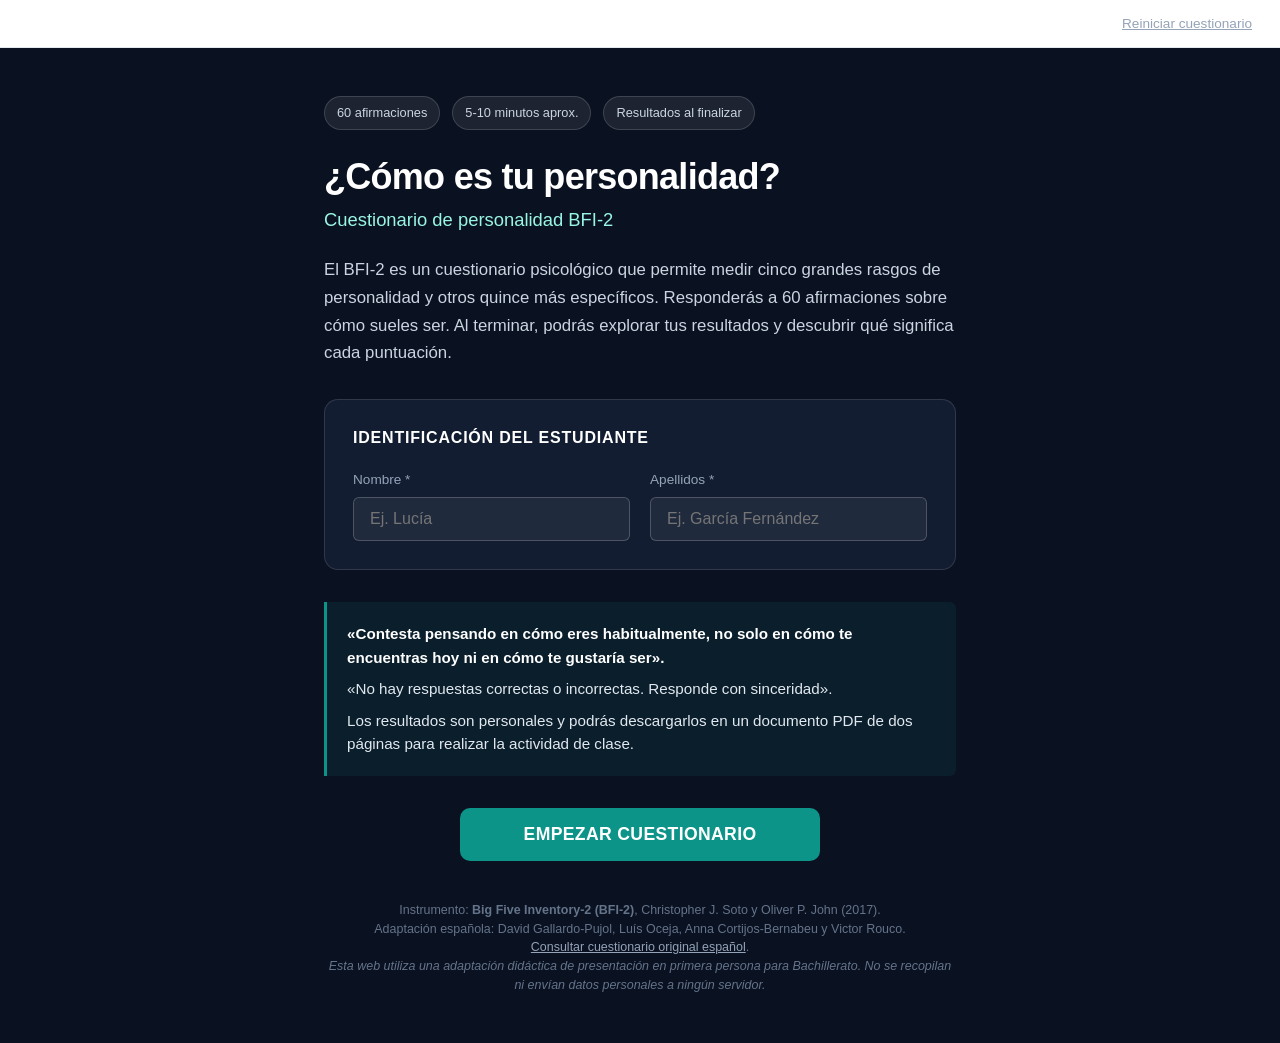
==== index.html @ 6642b4bd "Implementación completa del cuestionario BFI-2 para Bachillerato" ====
<!DOCTYPE html>
<html lang="es">
<head>
  <meta charset="UTF-8">
  <meta name="viewport" content="width=device-width, initial-scale=1.0">
  <title>¿Cómo es tu personalidad? — Cuestionario BFI-2 (Bachillerato)</title>
  <meta name="description" content="Aplicación web didáctica para realizar el cuestionario de personalidad Big Five Inventory-2 (BFI-2) adaptado para 1.º de Bachillerato.">
  
  <!-- Estilos modulares -->
  <link rel="stylesheet" href="css/main.css">
  <link rel="stylesheet" href="css/intro.css">
  <link rel="stylesheet" href="css/questionnaire.css">
  <link rel="stylesheet" href="css/results.css">
  <link rel="stylesheet" href="css/activities.css">

  <!-- Dependencias locales para generación de PDF (Sin conexiones externas en runtime) -->
  <script src="lib/jspdf.umd.min.js"></script>
  <script src="lib/pdf-fonts.js"></script>
</head>
<body>

  <!-- Barra superior con opción de reinicio -->
  <header class="app-topbar">
    <button type="button" id="btn-restart-global" class="btn-link" title="Borrar respuestas y reiniciar">Reiniciar cuestionario</button>
  </header>

  <main id="app-root">

    <!-- ======================================================== -->
    <!-- ETAPA 1: PANTALLA INICIAL (Tema azul marino oscuro)      -->
    <!-- ======================================================== -->
    <section id="screen-intro">
      <div class="container">
        
        <div class="intro-badge-row">
          <span class="intro-badge">60 afirmaciones</span>
          <span class="intro-badge">5-10 minutos aprox.</span>
          <span class="intro-badge">Resultados al finalizar</span>
        </div>

        <h1 class="intro-title">¿Cómo es tu personalidad?</h1>
        <h2 class="intro-subtitle">Cuestionario de personalidad BFI-2</h2>

        <p class="intro-description">
          El BFI-2 es un cuestionario psicológico que permite medir cinco grandes rasgos de personalidad y otros quince más específicos.
          Responderás a 60 afirmaciones sobre cómo sueles ser. Al terminar, podrás explorar tus resultados y descubrir qué significa cada puntuación.
        </p>

        <!-- Identificación del alumno (Obligatoria) -->
        <div class="intro-student-card">
          <h3>Identificación del estudiante</h3>
          <div class="student-inputs-grid">
            <div class="input-field-group">
              <label for="student-first-name">Nombre *</label>
              <input type="text" id="student-first-name" placeholder="Ej. Lucía" autocomplete="given-name" required>
            </div>
            <div class="input-field-group">
              <label for="student-last-name">Apellidos *</label>
              <input type="text" id="student-last-name" placeholder="Ej. García Fernández" autocomplete="family-name" required>
            </div>
          </div>
        </div>

        <!-- Instrucciones pedagógicas -->
        <div class="intro-instructions-box">
          <p class="emphasis">«Contesta pensando en cómo eres habitualmente, no solo en cómo te encuentras hoy ni en cómo te gustaría ser».</p>
          <p>«No hay respuestas correctas o incorrectas. Responde con sinceridad».</p>
          <p>Los resultados son personales y podrás descargarlos en un documento PDF de dos páginas para realizar la actividad de clase.</p>
        </div>

        <!-- Botón de inicio -->
        <div class="intro-action-area">
          <button type="button" id="btn-start-questionnaire" class="btn-primary btn-start-large">
            EMPEZAR CUESTIONARIO
          </button>
          <p id="intro-error-msg" class="intro-error-msg hidden"></p>
        </div>

        <!-- Referencias oficiales y privacidad -->
        <footer class="intro-footer-notes">
          <p>
            Instrumento: <strong>Big Five Inventory-2 (BFI-2)</strong>, Christopher J. Soto y Oliver P. John (2017).<br>
            Adaptación española: David Gallardo-Pujol, Luís Oceja, Anna Cortijos-Bernabeu y Victor Rouco.<br>
            <a href="https://www.colby.edu/wp-content/uploads/2022/07/bfi2-form-spanish.pdf" target="_blank" rel="noopener noreferrer">Consultar cuestionario original español</a>.<br>
            <em>Esta web utiliza una adaptación didáctica de presentación en primera persona para Bachillerato. No se recopilan ni envían datos personales a ningún servidor.</em>
          </p>
        </footer>

      </div>
    </section>


    <!-- ======================================================== -->
    <!-- ETAPA 2: CUESTIONARIO (10 bloques de 6 preguntas)        -->
    <!-- ======================================================== -->
    <section id="screen-questionnaire" class="hidden">
      
      <!-- Recordatorio permanente visible en la cabecera -->
      <div class="q-reminder-banner">
        <div class="q-reminder-inner">
          <span>💡</span>
          <span><strong>Recordatorio:</strong> Contesta pensando en cómo eres habitualmente, no solo en cómo te encuentras hoy ni en cómo te gustaría ser.</span>
        </div>
      </div>

      <div class="container">
        
        <!-- Indicador de progreso -->
        <div class="q-progress-section">
          <div class="q-progress-labels">
            <span id="q-block-indicator" class="q-block-indicator">Bloque 1 de 10</span>
            <span id="q-total-indicator">0 de 60 afirmaciones respondidas</span>
          </div>
          <div class="q-progress-bar-track">
            <div id="q-progress-bar" class="q-progress-bar-fill" style="width: 0%;"></div>
          </div>
        </div>

        <!-- Contenedor dinámico de las 6 afirmaciones del bloque -->
        <div id="q-items-container" class="q-items-container"></div>

        <!-- Aviso si quedan preguntas sin responder -->
        <div id="q-block-error" class="q-block-error-banner hidden"></div>

        <!-- Controles de navegación de bloques -->
        <div class="q-navigation-bar">
          <button type="button" id="btn-prev-block" class="btn-secondary">
            ← Bloque anterior
          </button>
          <button type="button" id="btn-next-block" class="btn-primary">
            Siguiente bloque →
          </button>
        </div>

      </div>
    </section>


    <!-- ======================================================== -->
    <!-- ETAPA 3: TUS CINCO GRANDES RASGOS                        -->
    <!-- ======================================================== -->
    <section id="screen-domains" class="hidden">
      <div class="container">
        
        <header class="results-header-section">
          <h2>Tus cinco grandes rasgos</h2>
          <p>
            Estas puntuaciones resumen tus respuestas al cuestionario. Cada rasgo representa una tendencia de personalidad, no una categoría en la que quedas clasificado.
          </p>
        </header>

        <!-- Lista de los 5 dominios con gráficos y definiciones -->
        <div id="domains-list-container" class="domains-list"></div>

        <!-- Nota pedagógica de interpretación -->
        <div class="results-note-card">
          <p>
            <strong>Nota de interpretación:</strong> Las puntuaciones son medias de respuestas entre 1 y 5. No indican percentiles ni permiten saber automáticamente qué porcentaje de personas tiene una puntuación superior o inferior a la tuya.
          </p>
        </div>

        <!-- Botón para avanzar a facetas y actividades -->
        <div class="results-actions">
          <button type="button" id="btn-go-to-facets" class="btn-primary" style="font-size: 1.05rem; padding: 0.95rem 2rem;">
            VER MIS RASGOS ESPECÍFICOS →
          </button>
        </div>

      </div>
    </section>


    <!-- ======================================================== -->
    <!-- ETAPA 4: RASGOS ESPECÍFICOS Y ACTIVIDADES (En una pantalla)-->
    <!-- ======================================================== -->
    <section id="screen-facets-activities" class="hidden">
      <div class="container">

        <!-- 8.1. Tus rasgos específicos (Desplegables) -->
        <div class="facets-section">
          <header class="results-header-section">
            <h2>Tus rasgos específicos</h2>
            <p>Cada gran rasgo se compone de tres facetas más específicas. Selecciona uno para descubrirlas.</p>
          </header>

          <!-- Acordeón interactivo con los 5 dominios y sus 15 facetas -->
          <div id="facets-accordion-container" class="facets-accordion-container"></div>
        </div>

        <!-- 9. Interpreta los resultados (Tres actividades) -->
        <div class="activities-section">
          <header class="activities-header">
            <h2>Interpreta los resultados</h2>
            <p>
              Esta actividad escrita servirá para reflexionar sobre lo aprendido y relacionar la teoría psicológica de los rasgos con conductas concretas.
            </p>
          </header>

          <!-- Actividad 1 -->
          <article class="activity-card" id="card-act-1">
            <span class="activity-number-tag">Actividad 1</span>
            <h3 class="activity-title">Rasgo específico y conducta habitual</h3>
            <p class="activity-prompt">
              «Escoge uno de tus rasgos específicos y piensa en algún comportamiento habitual tuyo que pueda estar relacionado con él. Describe ese comportamiento y explica qué relación encuentras entre tu puntuación y tu manera de actuar».
            </p>
            <div class="form-group">
              <label for="act-q1-text">Tu respuesta:</label>
              <textarea id="act-q1-text" class="form-textarea" rows="4" maxlength="950" placeholder="Redacta aquí tu reflexión explicando el rasgo y tu comportamiento habitual..."></textarea>
            </div>
          </article>

          <!-- Actividad 2 -->
          <article class="activity-card" id="card-act-2">
            <span class="activity-number-tag">Actividad 2</span>
            <h3 class="activity-title">Valor de las 15 facetas frente a los 5 grandes rasgos</h3>
            <p class="activity-prompt">
              «El BFI-2 podría limitarse a mostrar los resultados de los cinco grandes rasgos. Sin embargo, también ofrece las puntuaciones de quince rasgos específicos.<br>
              ¿Qué información importante sobre la personalidad de alguien perderíamos si solo conociéramos sus cinco puntuaciones generales? Utiliza uno de los grandes rasgos y sus tres rasgos específicos para explicar tu respuesta».
            </p>
            
            <div class="form-group">
              <label for="act-q2-domain">Gran rasgo elegido: *</label>
              <select id="act-q2-domain" class="form-select">
                <option value="">Escoge un gran rasgo</option>
                <option value="extraversion">Extraversión</option>
                <option value="agreeableness">Cordialidad</option>
                <option value="conscientiousness">Responsabilidad</option>
                <option value="negative_emotionality">Emocionalidad negativa</option>
                <option value="open_mindedness">Apertura de mente</option>
              </select>
            </div>

            <div class="form-group">
              <label for="act-q2-text">Desarrolla tu respuesta: *</label>
              <textarea id="act-q2-text" class="form-textarea" rows="5" maxlength="1150" placeholder="Explica qué matices o información perderíamos analizando las facetas de ese gran rasgo..."></textarea>
            </div>
          </article>

          <!-- Actividad 3 -->
          <article class="activity-card" id="card-act-3">
            <span class="activity-number-tag">Actividad 3</span>
            <h3 class="activity-title">¿Para qué se utilizan los tests de personalidad?</h3>
            <p class="activity-prompt">
              «Has utilizado el test de personalidad BFI-2 para conocer mejor tu personalidad, pero los psicólogos también utilizan cuestionarios de personalidad».
            </p>

            <!-- Tabla de ámbitos profesionales -->
            <div id="ambits-table-container" class="ambits-table-container"></div>

            <p class="activity-prompt" style="margin-top: 1.5rem;">
              «Escoge uno de los ámbitos anteriores y realiza una pregunta que podríamos intentar responder estudiando la personalidad de las personas.<br>
              ¿Qué rasgos concretos te interesaría medir y para qué serviría conocerlos?».
            </p>

            <div class="form-group">
              <label for="act-q3-ambit">Ámbito elegido: *</label>
              <select id="act-q3-ambit" class="form-select">
                <option value="">Escoge un ámbito</option>
                <option value="investigacion">Investigación psicológica</option>
                <option value="trabajo">Psicología del trabajo</option>
                <option value="evaluacion">Evaluación psicológica</option>
              </select>
            </div>

            <div class="form-group">
              <label for="act-q3-question">¿Qué pregunta intentarías responder estudiando la personalidad? *</label>
              <input type="text" id="act-q3-question" class="form-input" maxlength="350" placeholder="Formula aquí tu pregunta de investigación...">
            </div>

            <div class="form-group">
              <label for="act-q3-traits">¿Qué rasgos concretos te interesaría medir y para qué serviría conocerlos? *</label>
              <textarea id="act-q3-traits" class="form-textarea" rows="4" maxlength="950" placeholder="Indica los rasgos o facetas de interés y su utilidad práctica..."></textarea>
            </div>
          </article>

          <!-- Botón grande GENERAR PDF -->
          <div class="final-action-area">
            <button type="button" id="btn-generate-pdf" class="btn-primary btn-generate-pdf">
              <svg class="pdf-btn-icon" viewBox="0 0 24 24" width="22" height="22" stroke="currentColor" stroke-width="2" fill="none">
                <path d="M21 15v4a2 2 0 0 1-2 2H5a2 2 0 0 1-2-2v-4"></path>
                <polyline points="7 10 12 15 17 10"></polyline>
                <line x1="12" y1="15" x2="12" y2="3"></line>
              </svg>
              GENERAR PDF
            </button>
            <p class="classroom-hint">Descarga tus resultados y respuestas para entregarlos en Classroom.</p>
            <div id="pdf-status-msg" class="pdf-status-msg hidden"></div>
          </div>

        </div>

      </div>
    </section>

  </main>

  <!-- Script principal modular de la aplicación -->
  <script type="module" src="js/app.js"></script>
</body>
</html>
---- css/main.css ----
/* Variables y estilos globales BFI-2 */
:root {
  --color-bg-dark: #0a1120;
  --color-card-dark: #131d31;
  --color-bg-light: #f8fafc;
  --color-surface: #ffffff;
  
  --color-navy: #0f172a;
  --color-navy-hover: #1e293b;
  --color-teal: #0d9488;
  --color-teal-dark: #0f766e;
  --color-teal-light: #f0fdfa;
  --color-teal-border: #99f6e4;
  --color-violet: #6366f1;
  --color-violet-light: #eef2ff;

  --color-slate-50: #f8fafc;
  --color-slate-100: #f1f5f9;
  --color-slate-200: #e2e8f0;
  --color-slate-300: #cbd5e1;
  --color-slate-400: #94a3b8;
  --color-slate-500: #64748b;
  --color-slate-600: #475569;
  --color-slate-700: #334155;
  --color-slate-800: #1e293b;
  --color-slate-900: #0f172a;

  --color-error: #e11d48;
  --color-error-bg: #fff1f2;
  --color-error-border: #fecdd3;
  --color-success: #059669;
  --color-success-bg: #ecfdf5;

  --font-family: -apple-system, BlinkMacSystemFont, "Segoe UI", Roboto, "Helvetica Neue", Arial, sans-serif;
  --max-content-width: 780px;
  --radius-sm: 6px;
  --radius-md: 10px;
  --radius-lg: 14px;
}

*, *::before, *::after {
  box-sizing: border-box;
  margin: 0;
  padding: 0;
}

body {
  font-family: var(--font-family);
  background-color: var(--color-bg-light);
  color: var(--color-slate-800);
  line-height: 1.6;
  -webkit-font-smoothing: antialiased;
}

.hidden {
  display: none !important;
}

.container {
  width: 100%;
  max-width: var(--max-content-width);
  margin: 0 auto;
  padding: 2rem 1.25rem 4rem 1.25rem;
}

/* Botones universales */
.btn-primary {
  display: inline-flex;
  align-items: center;
  justify-content: center;
  gap: 0.5rem;
  background-color: var(--color-teal);
  color: #ffffff;
  font-size: 1rem;
  font-weight: 600;
  padding: 0.85rem 1.75rem;
  border-radius: var(--radius-md);
  border: none;
  cursor: pointer;
  transition: background-color 0.15s ease, transform 0.1s ease;
  text-decoration: none;
}

.btn-primary:hover {
  background-color: var(--color-teal-dark);
}

.btn-primary:active {
  transform: translateY(1px);
}

.btn-secondary {
  display: inline-flex;
  align-items: center;
  justify-content: center;
  background-color: #ffffff;
  color: var(--color-slate-700);
  font-size: 0.95rem;
  font-weight: 500;
  padding: 0.75rem 1.5rem;
  border-radius: var(--radius-md);
  border: 1px solid var(--color-slate-300);
  cursor: pointer;
  transition: all 0.15s ease;
}

.btn-secondary:hover {
  background-color: var(--color-slate-50);
  border-color: var(--color-slate-400);
}

.btn-link {
  background: none;
  border: none;
  color: var(--color-slate-400);
  font-size: 0.85rem;
  cursor: pointer;
  text-decoration: underline;
  padding: 0.25rem;
}

.btn-link:hover {
  color: var(--color-slate-600);
}

/* Encabezados y textos */
h1, h2, h3, h4 {
  color: var(--color-slate-900);
  font-weight: 700;
  line-height: 1.3;
}

/* Header superior global para reinicio */
.app-topbar {
  display: flex;
  justify-content: flex-end;
  align-items: center;
  padding: 0.75rem 1.5rem;
  background-color: #ffffff;
  border-bottom: 1px solid var(--color-slate-200);
}

.screen-intro-active .app-topbar {
  background-color: var(--color-bg-dark);
  border-bottom: 1px solid rgba(255, 255, 255, 0.1);
}
---- css/intro.css ----
/* Pantalla inicial BFI-2 (Fondo azul marino oscuro) */
#screen-intro {
  background-color: var(--color-bg-dark);
  color: #ffffff;
  min-height: 100vh;
  display: flex;
  flex-direction: column;
  justify-content: center;
  align-items: center;
}

#screen-intro .container {
  max-width: 680px;
  padding: 3rem 1.5rem;
}

.intro-badge-row {
  display: flex;
  gap: 0.75rem;
  margin-bottom: 1.5rem;
  flex-wrap: wrap;
}

.intro-badge {
  display: inline-flex;
  align-items: center;
  background-color: rgba(255, 255, 255, 0.08);
  border: 1px solid rgba(255, 255, 255, 0.15);
  padding: 0.35rem 0.75rem;
  border-radius: 9999px;
  font-size: 0.8rem;
  color: #cbd5e1;
  font-weight: 500;
}

.intro-title {
  font-size: 2.25rem;
  color: #ffffff;
  margin-bottom: 0.5rem;
  letter-spacing: -0.02em;
}

.intro-subtitle {
  font-size: 1.15rem;
  color: var(--color-teal-border);
  font-weight: 500;
  margin-bottom: 1.5rem;
}

.intro-description {
  font-size: 1.05rem;
  color: #cbd5e1;
  line-height: 1.65;
  margin-bottom: 2rem;
}

/* Tarjeta de identificación del alumno */
.intro-student-card {
  background-color: var(--color-card-dark);
  border: 1px solid rgba(255, 255, 255, 0.12);
  border-radius: var(--radius-lg);
  padding: 1.75rem;
  margin-bottom: 2rem;
}

.intro-student-card h3 {
  font-size: 1rem;
  color: #ffffff;
  margin-bottom: 1.25rem;
  font-weight: 600;
  text-transform: uppercase;
  letter-spacing: 0.05em;
}

.student-inputs-grid {
  display: grid;
  grid-template-columns: 1fr 1fr;
  gap: 1.25rem;
}

@media (max-width: 580px) {
  .student-inputs-grid {
    grid-template-columns: 1fr;
  }
}

.input-field-group {
  display: flex;
  flex-direction: column;
  gap: 0.4rem;
}

.input-field-group label {
  font-size: 0.85rem;
  color: #94a3b8;
  font-weight: 500;
}

.input-field-group input {
  background-color: rgba(255, 255, 255, 0.06);
  border: 1px solid rgba(255, 255, 255, 0.2);
  color: #ffffff;
  padding: 0.75rem 1rem;
  border-radius: var(--radius-sm);
  font-size: 1rem;
  outline: none;
  transition: border-color 0.15s ease;
}

.input-field-group input:focus {
  border-color: var(--color-teal);
  background-color: rgba(255, 255, 255, 0.09);
}

.intro-instructions-box {
  background-color: rgba(13, 148, 136, 0.1);
  border-left: 3px solid var(--color-teal);
  padding: 1.25rem;
  border-radius: 0 var(--radius-sm) var(--radius-sm) 0;
  margin-bottom: 2rem;
}

.intro-instructions-box p {
  color: #e2e8f0;
  font-size: 0.95rem;
  line-height: 1.55;
  margin-bottom: 0.5rem;
}

.intro-instructions-box p:last-child {
  margin-bottom: 0;
}

.intro-instructions-box .emphasis {
  font-weight: 600;
  color: #ffffff;
}

.intro-action-area {
  display: flex;
  flex-direction: column;
  align-items: center;
  gap: 1rem;
}

.btn-start-large {
  width: 100%;
  max-width: 360px;
  font-size: 1.1rem;
  padding: 1rem 2rem;
  letter-spacing: 0.02em;
}

.intro-error-msg {
  color: #fb7185;
  font-size: 0.9rem;
  text-align: center;
}

.intro-footer-notes {
  margin-top: 2.5rem;
  font-size: 0.78rem;
  color: #64748b;
  line-height: 1.5;
  text-align: center;
}

.intro-footer-notes a {
  color: #94a3b8;
  text-decoration: underline;
}
---- css/questionnaire.css ----
/* Estilos del Cuestionario BFI-2 (Inspiración SeeMyPersonality) */
#screen-questionnaire {
  background-color: var(--color-bg-light);
  min-height: 100vh;
}

/* Barra de recordatorio permanente en cabecera */
.q-reminder-banner {
  position: sticky;
  top: 0;
  z-index: 50;
  background-color: #ffffff;
  border-bottom: 1px solid var(--color-slate-200);
  box-shadow: 0 1px 3px rgba(0, 0, 0, 0.04);
  padding: 0.65rem 1rem;
}

.q-reminder-inner {
  max-width: var(--max-content-width);
  margin: 0 auto;
  display: flex;
  align-items: center;
  justify-content: center;
  gap: 0.5rem;
  font-size: 0.85rem;
  color: var(--color-slate-600);
  text-align: center;
}

.q-reminder-inner strong {
  color: var(--color-slate-800);
}

/* Indicadores de progreso */
.q-progress-section {
  margin-bottom: 2rem;
}

.q-progress-labels {
  display: flex;
  justify-content: space-between;
  align-items: center;
  font-size: 0.88rem;
  color: var(--color-slate-600);
  margin-bottom: 0.5rem;
}

.q-block-indicator {
  font-weight: 700;
  color: var(--color-navy);
}

.q-progress-bar-track {
  width: 100%;
  height: 6px;
  background-color: var(--color-slate-200);
  border-radius: 9999px;
  overflow: hidden;
}

.q-progress-bar-fill {
  height: 100%;
  background-color: var(--color-teal);
  transition: width 0.25s ease-out;
  border-radius: 9999px;
}

/* Lista de afirmaciones */
.q-items-container {
  display: flex;
  flex-direction: column;
  gap: 1.5rem;
  margin-bottom: 2.5rem;
}

/* Tarjeta individual de pregunta */
.question-card {
  background-color: #ffffff;
  border: 1px solid var(--color-slate-200);
  border-radius: var(--radius-lg);
  padding: 1.75rem 1.5rem;
  transition: border-color 0.2s ease, box-shadow 0.2s ease;
  position: relative;
}

.question-card.card-error {
  border-color: var(--color-error);
  background-color: #fffafb;
  box-shadow: 0 0 0 1px var(--color-error);
}

.question-number {
  display: inline-block;
  font-size: 0.82rem;
  font-weight: 700;
  color: var(--color-slate-400);
  margin-bottom: 0.5rem;
}

.question-text {
  font-size: 1.15rem;
  font-weight: 600;
  color: var(--color-slate-900);
  text-align: center;
  margin-bottom: 1.75rem;
  line-height: 1.45;
}

/* Escala de respuesta con círculos horizontales */
.scale-options-container {
  display: flex;
  justify-content: space-between;
  align-items: flex-start;
  gap: 0.5rem;
  max-width: 580px;
  margin: 0 auto;
}

.scale-circle-btn {
  flex: 1;
  display: flex;
  flex-direction: column;
  align-items: center;
  gap: 0.6rem;
  background: none;
  border: none;
  cursor: pointer;
  padding: 0.5rem 0.25rem;
  border-radius: var(--radius-sm);
  transition: all 0.15s ease;
  outline: none;
}

.scale-circle-btn:focus-visible {
  outline: 2px solid var(--color-teal);
  outline-offset: 2px;
}

/* El círculo en sí */
.circle-indicator {
  width: 44px;
  height: 44px;
  border-radius: 50%;
  border: 2px solid var(--color-slate-300);
  background-color: #ffffff;
  display: flex;
  align-items: center;
  justify-content: center;
  transition: all 0.18s cubic-bezier(0.4, 0, 0.2, 1);
  position: relative;
}

.circle-indicator::after {
  content: "";
  width: 16px;
  height: 16px;
  border-radius: 50%;
  background-color: transparent;
  transition: background-color 0.18s ease;
}

.circle-label {
  font-size: 0.75rem;
  color: var(--color-slate-500);
  text-align: center;
  line-height: 1.25;
  font-weight: 500;
  max-width: 90px;
}

/* Efectos hover */
.scale-circle-btn:hover .circle-indicator {
  border-color: var(--color-slate-400);
  background-color: var(--color-slate-50);
}

/* Estilos de selección según valor (Inspiración SeeMyPersonality) */
.scale-circle-btn.active.opt-val-1 .circle-indicator {
  border-color: #e11d48;
  background-color: #fff1f2;
}
.scale-circle-btn.active.opt-val-1 .circle-indicator::after {
  background-color: #e11d48;
}

.scale-circle-btn.active.opt-val-2 .circle-indicator {
  border-color: #f97316;
  background-color: #fff7ed;
}
.scale-circle-btn.active.opt-val-2 .circle-indicator::after {
  background-color: #f97316;
}

.scale-circle-btn.active.opt-val-3 .circle-indicator {
  border-color: #64748b;
  background-color: #f1f5f9;
}
.scale-circle-btn.active.opt-val-3 .circle-indicator::after {
  background-color: #64748b;
}

.scale-circle-btn.active.opt-val-4 .circle-indicator {
  border-color: #0d9488;
  background-color: #f0fdfa;
}
.scale-circle-btn.active.opt-val-4 .circle-indicator::after {
  background-color: #0d9488;
}

.scale-circle-btn.active.opt-val-5 .circle-indicator {
  border-color: #6366f1;
  background-color: #eef2ff;
}
.scale-circle-btn.active.opt-val-5 .circle-indicator::after {
  background-color: #6366f1;
}

.scale-circle-btn.active .circle-label {
  color: var(--color-slate-900);
  font-weight: 700;
}

/* Navegación del cuestionario */
.q-navigation-bar {
  display: flex;
  justify-content: space-between;
  align-items: center;
  gap: 1rem;
  margin-top: 2rem;
}

.q-block-error-banner {
  background-color: var(--color-error-bg);
  border: 1px solid var(--color-error-border);
  color: var(--color-error);
  padding: 0.85rem 1.25rem;
  border-radius: var(--radius-md);
  margin-bottom: 1.5rem;
  text-align: center;
  font-size: 0.92rem;
  font-weight: 500;
}

/* Adaptación móvil para la escala */
@media (max-width: 600px) {
  .question-text {
    font-size: 1.05rem;
    margin-bottom: 1.25rem;
  }
  .circle-indicator {
    width: 38px;
    height: 38px;
  }
  .circle-indicator::after {
    width: 14px;
    height: 14px;
  }
  .circle-label {
    font-size: 0.68rem;
    max-width: 65px;
  }
}
---- css/results.css ----
/* Estilos de Resultados: Cinco Grandes Rasgos y Facetas BFI-2 */
.results-header-section {
  text-align: center;
  margin-bottom: 2.5rem;
}

.results-header-section h2 {
  font-size: 2rem;
  color: var(--color-navy);
  margin-bottom: 0.6rem;
}

.results-header-section p {
  font-size: 1.05rem;
  color: var(--color-slate-600);
  max-width: 640px;
  margin: 0 auto;
}

/* Lista de Dominios */
.domains-list {
  display: flex;
  flex-direction: column;
  gap: 1.5rem;
  margin-bottom: 2.5rem;
}

.domain-card {
  background-color: #ffffff;
  border: 1px solid var(--color-slate-200);
  border-radius: var(--radius-lg);
  padding: 1.75rem;
  transition: transform 0.15s ease;
}

.domain-header {
  display: flex;
  justify-content: space-between;
  align-items: baseline;
  margin-bottom: 1rem;
}

.domain-name {
  font-size: 1.3rem;
  color: var(--color-navy);
}

.domain-score {
  display: flex;
  align-items: baseline;
  gap: 0.25rem;
}

.score-number {
  font-size: 1.5rem;
  font-weight: 700;
  color: var(--color-teal-dark);
}

.score-scale {
  font-size: 0.88rem;
  color: var(--color-slate-400);
  font-weight: 500;
}

/* Gráfico visual continuo horizontal (1 a 5) */
.score-visual-track {
  margin-bottom: 1.25rem;
}

.score-track-labels {
  display: flex;
  justify-content: space-between;
  font-size: 0.75rem;
  color: var(--color-slate-400);
  margin-bottom: 0.4rem;
  font-weight: 500;
}

.score-track-line {
  position: relative;
  width: 100%;
  height: 6px;
  background-color: var(--color-slate-200);
  border-radius: 9999px;
}

.score-track-line.mini {
  height: 4px;
  margin: 0.5rem 0 0.75rem 0;
}

.score-track-dot {
  position: absolute;
  top: 50%;
  width: 16px;
  height: 16px;
  background-color: var(--color-teal);
  border: 3px solid #ffffff;
  box-shadow: 0 1px 4px rgba(0, 0, 0, 0.2);
  border-radius: 50%;
  transform: translate(-50%, -50%);
  transition: left 0.3s cubic-bezier(0.4, 0, 0.2, 1);
}

.score-track-line.mini .score-track-dot {
  width: 12px;
  height: 12px;
  background-color: var(--color-slate-700);
}

.domain-definition {
  font-size: 0.95rem;
  color: var(--color-slate-600);
  line-height: 1.6;
}

/* Cuadro de nota pedagógica de interpretación */
.results-note-card {
  background-color: #ffffff;
  border: 1px solid var(--color-slate-200);
  border-left: 4px solid var(--color-slate-400);
  border-radius: 0 var(--radius-md) var(--radius-md) 0;
  padding: 1.25rem 1.5rem;
  margin-bottom: 2.5rem;
}

.results-note-card p {
  font-size: 0.88rem;
  color: var(--color-slate-600);
  line-height: 1.55;
}

.results-actions {
  display: flex;
  justify-content: center;
}

/* ======================================================== */
/* ACORDEÓN DE FACETAS (Pantalla Rasgos Específicos)        */
/* ======================================================== */
.facets-accordion-container {
  display: flex;
  flex-direction: column;
  gap: 1rem;
  margin-bottom: 3.5rem;
}

.accordion-item {
  background-color: #ffffff;
  border: 1px solid var(--color-slate-200);
  border-radius: var(--radius-lg);
  overflow: hidden;
}

.accordion-header {
  width: 100%;
  display: flex;
  justify-content: space-between;
  align-items: center;
  padding: 1.25rem 1.5rem;
  background: none;
  border: none;
  cursor: pointer;
  text-align: left;
  transition: background-color 0.15s ease;
}

.accordion-header:hover {
  background-color: var(--color-slate-50);
}

.accordion-title-wrap {
  display: flex;
  align-items: center;
  gap: 1rem;
  flex-wrap: wrap;
}

.accordion-domain-name {
  font-size: 1.15rem;
  font-weight: 700;
  color: var(--color-navy);
}

.accordion-domain-score {
  font-size: 0.9rem;
  font-weight: 600;
  color: var(--color-teal-dark);
  background-color: var(--color-teal-light);
  border: 1px solid var(--color-teal-border);
  padding: 0.2rem 0.6rem;
  border-radius: 9999px;
}

.accordion-arrow {
  font-size: 0.8rem;
  color: var(--color-slate-400);
  transition: transform 0.2s ease;
}

.accordion-header.open .accordion-arrow {
  transform: rotate(180deg);
}

.accordion-content {
  display: none;
  padding: 0 1.5rem 1.5rem 1.5rem;
  border-top: 1px solid var(--color-slate-100);
}

.accordion-content.open {
  display: block;
}

.accordion-domain-def {
  font-size: 0.92rem;
  color: var(--color-slate-600);
  margin: 1rem 0 1.25rem 0;
  line-height: 1.55;
}

.facets-subgrid {
  display: grid;
  grid-template-columns: repeat(auto-fit, minmax(220px, 1fr));
  gap: 1rem;
}

.facet-card {
  background-color: var(--color-slate-50);
  border: 1px solid var(--color-slate-200);
  border-radius: var(--radius-md);
  padding: 1.15rem;
}

.facet-header {
  display: flex;
  justify-content: space-between;
  align-items: baseline;
  margin-bottom: 0.25rem;
}

.facet-name {
  font-size: 0.95rem;
  color: var(--color-navy);
  font-weight: 700;
}

.facet-score {
  font-size: 1.05rem;
  font-weight: 700;
  color: var(--color-slate-800);
}

.facet-definition {
  font-size: 0.82rem;
  color: var(--color-slate-600);
  line-height: 1.5;
}
---- css/activities.css ----
/* Estilos para las Actividades Escritas y Botón Generar PDF */
.activities-section {
  border-top: 2px solid var(--color-slate-200);
  padding-top: 3rem;
  margin-top: 2rem;
}

.activities-header {
  text-align: center;
  margin-bottom: 2.5rem;
}

.activities-header h2 {
  font-size: 1.85rem;
  color: var(--color-navy);
  margin-bottom: 0.5rem;
}

.activities-header p {
  font-size: 1rem;
  color: var(--color-slate-600);
  max-width: 620px;
  margin: 0 auto;
}

.activity-card {
  background-color: #ffffff;
  border: 1px solid var(--color-slate-200);
  border-radius: var(--radius-lg);
  padding: 2rem;
  margin-bottom: 2.5rem;
}

.activity-number-tag {
  display: inline-block;
  font-size: 0.8rem;
  font-weight: 700;
  text-transform: uppercase;
  color: var(--color-teal-dark);
  background-color: var(--color-teal-light);
  border: 1px solid var(--color-teal-border);
  padding: 0.2rem 0.65rem;
  border-radius: 9999px;
  margin-bottom: 0.75rem;
}

.activity-title {
  font-size: 1.25rem;
  color: var(--color-navy);
  margin-bottom: 0.75rem;
}

.activity-prompt {
  font-size: 1rem;
  color: var(--color-slate-700);
  line-height: 1.6;
  margin-bottom: 1.5rem;
}

/* Tabla de ámbitos profesionales en Actividad 3 */
.ambits-table-container {
  overflow-x: auto;
  margin: 1.5rem 0 2rem 0;
  border-radius: var(--radius-md);
  border: 1px solid var(--color-slate-200);
}

.ambits-table {
  width: 100%;
  border-collapse: collapse;
  text-align: left;
  font-size: 0.9rem;
}

.ambits-table th {
  background-color: var(--color-slate-100);
  color: var(--color-slate-800);
  font-weight: 600;
  padding: 0.85rem 1rem;
  border-bottom: 1px solid var(--color-slate-200);
}

.ambits-table td {
  padding: 1rem;
  border-bottom: 1px solid var(--color-slate-200);
  vertical-align: top;
  line-height: 1.5;
}

.ambits-table tr:last-child td {
  border-bottom: none;
}

.ambit-name {
  color: var(--color-navy);
  width: 32%;
}

.ambit-desc {
  color: var(--color-slate-600);
}

/* Campos de formulario */
.form-group {
  display: flex;
  flex-direction: column;
  gap: 0.5rem;
  margin-bottom: 1.5rem;
}

.form-group:last-child {
  margin-bottom: 0;
}

.form-group label {
  font-size: 0.9rem;
  font-weight: 600;
  color: var(--color-slate-800);
}

.form-select, .form-textarea, .form-input {
  width: 100%;
  font-family: inherit;
  font-size: 0.95rem;
  color: var(--color-slate-800);
  background-color: #ffffff;
  border: 1px solid var(--color-slate-300);
  border-radius: var(--radius-sm);
  padding: 0.75rem 1rem;
  transition: border-color 0.15s ease, box-shadow 0.15s ease;
  outline: none;
}

.form-select:focus, .form-textarea:focus, .form-input:focus {
  border-color: var(--color-teal);
  box-shadow: 0 0 0 3px rgba(13, 148, 136, 0.15);
}

.form-textarea {
  resize: vertical;
  min-height: 110px;
  line-height: 1.55;
}

/* Errores de validación */
.form-select.input-error, .form-textarea.input-error, .form-input.input-error {
  border-color: var(--color-error);
  background-color: #fffafb;
  box-shadow: 0 0 0 2px rgba(225, 29, 72, 0.15);
}

.field-error-msg {
  color: var(--color-error);
  font-size: 0.82rem;
  font-weight: 500;
  margin-top: 0.35rem;
  display: flex;
  align-items: center;
  gap: 0.35rem;
}

.field-error-msg::before {
  content: "⚠️";
  font-size: 0.85rem;
}

/* Área de acción final */
.final-action-area {
  display: flex;
  flex-direction: column;
  align-items: center;
  gap: 1rem;
  margin-top: 3.5rem;
  text-align: center;
}

.btn-generate-pdf {
  width: 100%;
  max-width: 440px;
  font-size: 1.15rem;
  padding: 1.15rem 2rem;
  background-color: var(--color-navy);
  color: #ffffff;
  border-radius: var(--radius-md);
  box-shadow: 0 4px 14px rgba(15, 23, 42, 0.15);
  transition: all 0.2s ease;
}

.btn-generate-pdf:hover {
  background-color: var(--color-navy-hover);
  transform: translateY(-1px);
  box-shadow: 0 6px 18px rgba(15, 23, 42, 0.2);
}

.btn-generate-pdf:active {
  transform: translateY(1px);
}

.pdf-btn-icon {
  margin-right: 0.5rem;
}

.classroom-hint {
  font-size: 0.88rem;
  color: var(--color-slate-500);
}

.pdf-status-msg {
  max-width: 440px;
  width: 100%;
  padding: 0.85rem 1.25rem;
  border-radius: var(--radius-md);
  font-size: 0.9rem;
  font-weight: 500;
  text-align: center;
}

.pdf-status-msg.success {
  background-color: var(--color-success-bg);
  border: 1px solid #a7f3d0;
  color: var(--color-success);
}

.pdf-status-msg.error {
  background-color: var(--color-error-bg);
  border: 1px solid var(--color-error-border);
  color: var(--color-error);
}
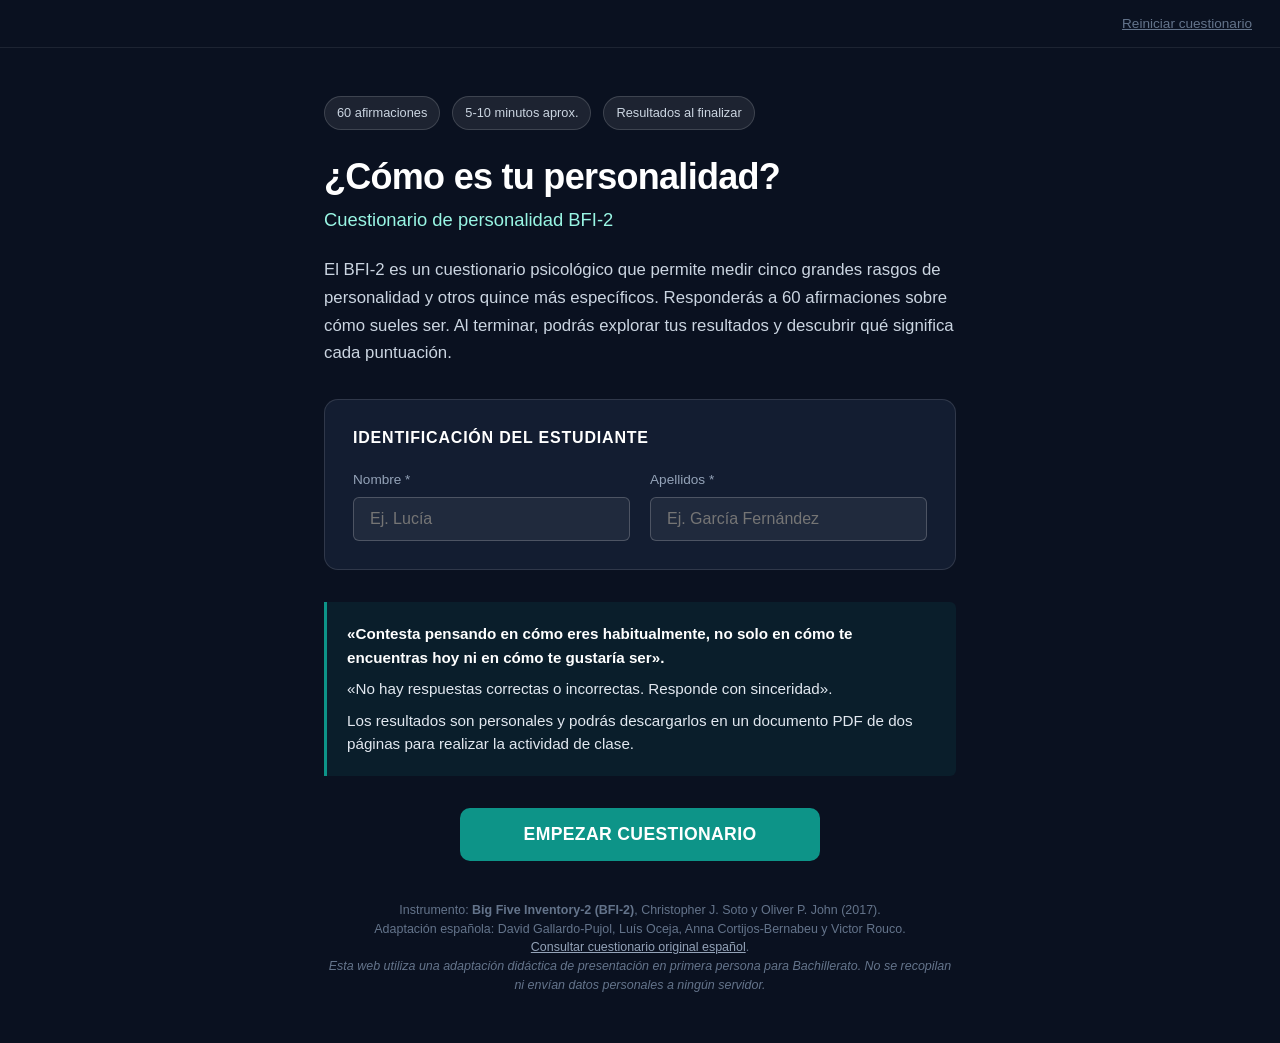
==== commit 773b7d18: "Ajustar textos en resultados y actividades" ====
--- a/index.html
+++ b/index.html
@@ -145,19 +145,12 @@
         <header class="results-header-section">
           <h2>Tus cinco grandes rasgos</h2>
           <p>
-            Estas puntuaciones resumen tus respuestas al cuestionario. Cada rasgo representa una tendencia de personalidad, no una categoría en la que quedas clasificado.
+            Estas puntuaciones resumen tus respuestas al cuestionario. Cada rasgo representa una tendencia de personalidad.
           </p>
         </header>
 
         <!-- Lista de los 5 dominios con gráficos y definiciones -->
         <div id="domains-list-container" class="domains-list"></div>
-
-        <!-- Nota pedagógica de interpretación -->
-        <div class="results-note-card">
-          <p>
-            <strong>Nota de interpretación:</strong> Las puntuaciones son medias de respuestas entre 1 y 5. No indican percentiles ni permiten saber automáticamente qué porcentaje de personas tiene una puntuación superior o inferior a la tuya.
-          </p>
-        </div>
 
         <!-- Botón para avanzar a facetas y actividades -->
         <div class="results-actions">
@@ -191,9 +184,6 @@
         <div class="activities-section">
           <header class="activities-header">
             <h2>Interpreta los resultados</h2>
-            <p>
-              Esta actividad escrita servirá para reflexionar sobre lo aprendido y relacionar la teoría psicológica de los rasgos con conductas concretas.
-            </p>
           </header>
 
           <!-- Actividad 1 -->
--- a/css/main.css
+++ b/css/main.css
@@ -142,5 +142,13 @@
 
 .screen-intro-active .app-topbar {
   background-color: var(--color-bg-dark);
-  border-bottom: 1px solid rgba(255, 255, 255, 0.1);
+  border-bottom: 1px solid rgba(255, 255, 255, 0.08);
 }
+
+.screen-intro-active .app-topbar .btn-link {
+  color: #64748b;
+}
+
+.screen-intro-active .app-topbar .btn-link:hover {
+  color: #94a3b8;
+}
